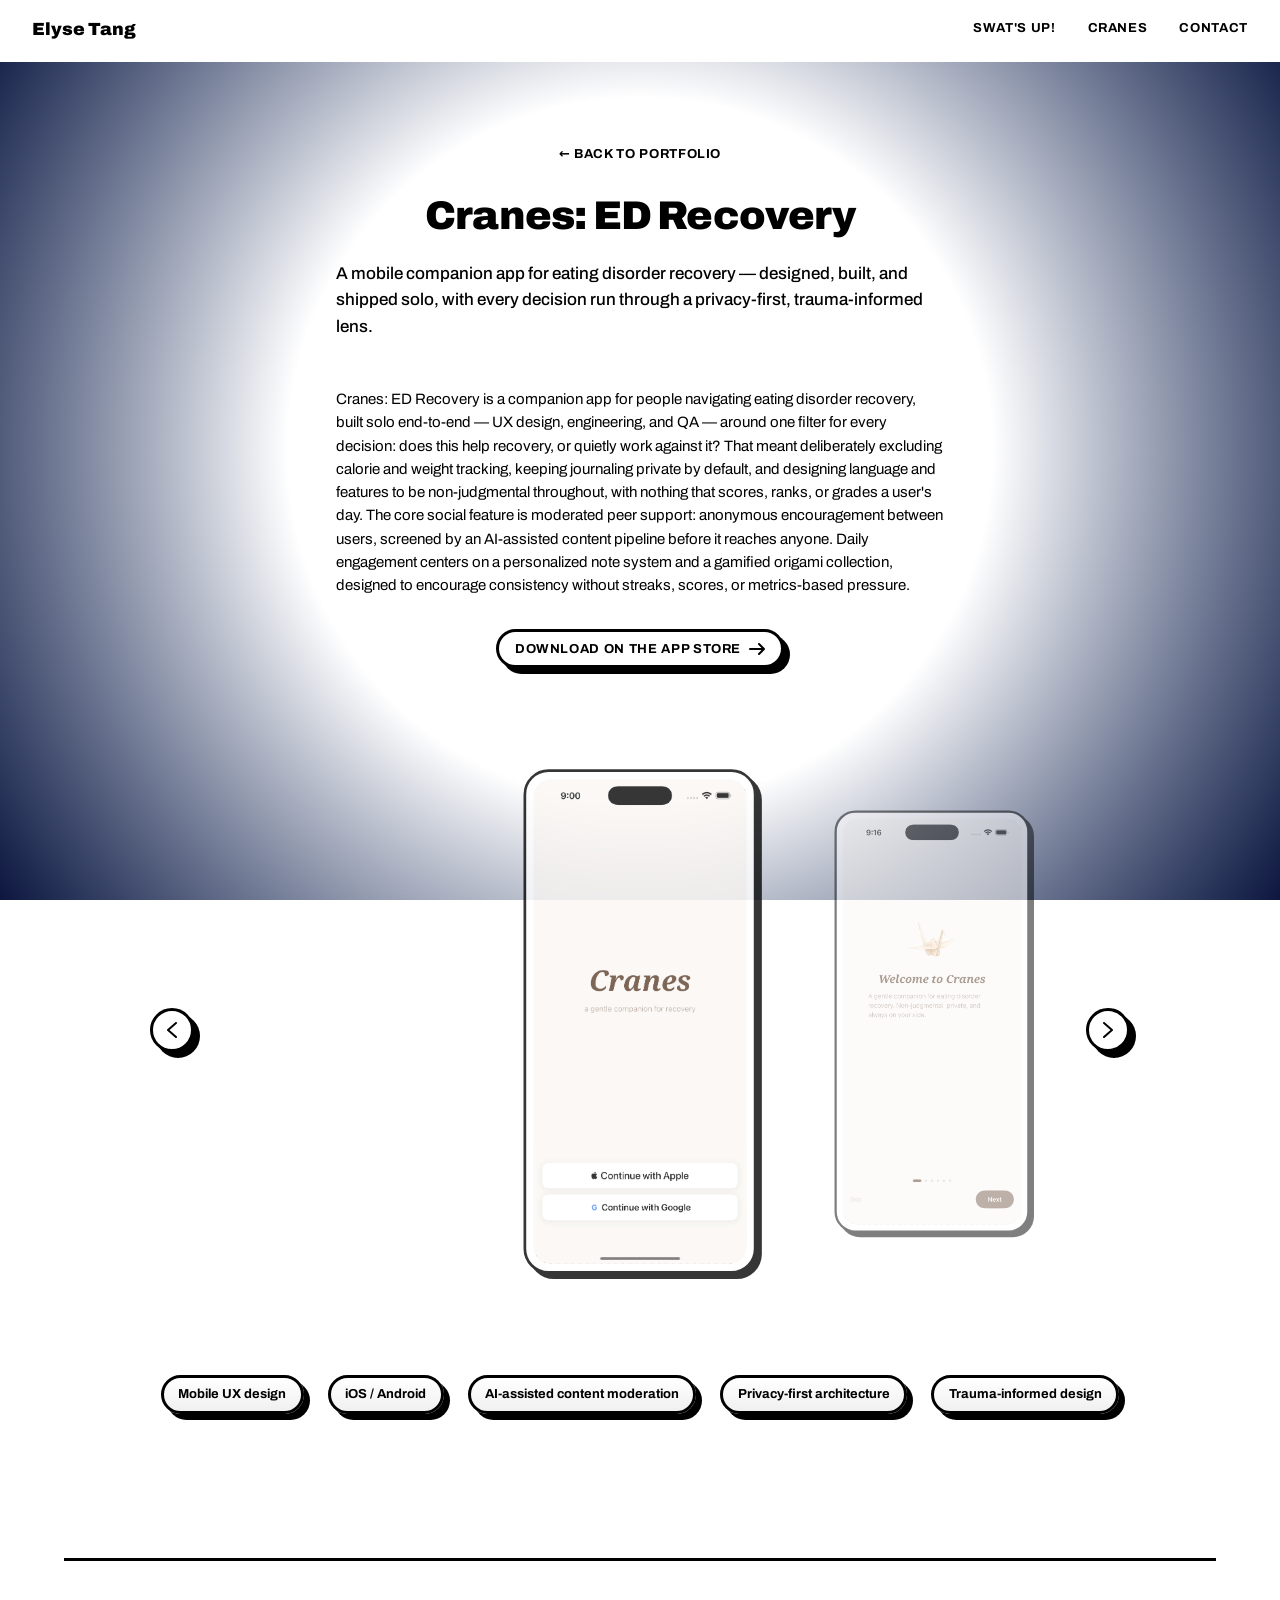
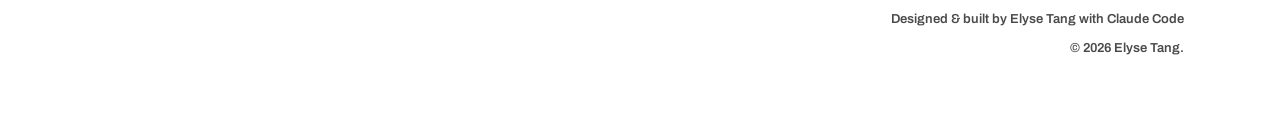
==== cranes.html @ f8d90630 "Initial commit: portfolio site" ====
<!doctype html>
<html lang="en">
<head>
<meta charset="utf-8">
<meta name="viewport" content="width=device-width, initial-scale=1">
<title>Cranes: ED Recovery — Elyse Tang</title>
<meta name="description" content="Case study: Cranes: ED Recovery, a mobile companion app for eating disorder recovery, designed and built solo.">
<link rel="icon" href="favicon.svg" type="image/svg+xml">
<link rel="stylesheet" href="css/styles.css">
</head>
<body>

<header class="site-header" id="site-header">
  <a class="site-header__name" href="index.html">Elyse Tang</a>
  <nav class="nav" aria-label="Section navigation">
    <a class="nav__link" href="swats-up.html">Swat's Up!</a>
    <a class="nav__link" href="cranes.html">Cranes</a>
    <a class="nav__link" href="index.html#contact">Contact</a>
  </nav>
</header>

<main>
  <section class="section section--app" data-reveal>
    <a class="back-link" href="index.html#project-cranes">&larr; Back to portfolio</a>

    <h1 class="section__title">Cranes: ED Recovery</h1>
    <p class="section__sub">
      A mobile companion app for eating disorder recovery — designed,
      built, and shipped solo, with every decision run through a
      privacy-first, trauma-informed lens.
    </p>

    <div class="section__body" data-reveal data-reveal-delay="1">
      <p>
        Cranes: ED Recovery is a companion app for people navigating
        eating disorder recovery, built solo end-to-end — UX design,
        engineering, and QA — around one filter for every decision: does
        this help recovery, or quietly work against it? That meant
        deliberately excluding calorie and weight tracking, keeping
        journaling private by default, and designing language and
        features to be non-judgmental throughout, with nothing that
        scores, ranks, or grades a user's day. The core social feature is
        moderated peer support: anonymous encouragement between users,
        screened by an AI-assisted content pipeline before it reaches
        anyone. Daily engagement centers on a personalized note system
        and a gamified origami collection, designed to encourage
        consistency without streaks, scores, or metrics-based pressure.
      </p>
    </div>

    <a class="status-badge status-badge--link" href="https://apps.apple.com/us/app/cranes-ed-recovery/id6773989798" target="_blank" rel="noopener">
      Download on the App Store
      <svg width="16" height="12" viewBox="0 0 16 12" fill="none" aria-hidden="true">
        <path d="M1 6H15M15 6L10 1M15 6L10 11" stroke="currentColor" stroke-width="2" stroke-linecap="round" stroke-linejoin="round"/>
      </svg>
    </a>

    <div class="phone-carousel" data-reveal data-reveal-delay="2">
      <button class="carousel-btn carousel-btn--prev" type="button" aria-label="Previous screenshot">
        <svg width="10" height="16" viewBox="0 0 10 16" fill="none" aria-hidden="true">
          <path d="M9 1L1 8L9 15" stroke="currentColor" stroke-width="2" stroke-linecap="round" stroke-linejoin="round"/>
        </svg>
      </button>
      <div class="phone-carousel__track">
        <div class="phone-frame"><div class="phone-frame__screen"><img src="assets/media/cranes1.png" alt="Cranes app screen 1" loading="lazy"></div></div>
        <div class="phone-frame"><div class="phone-frame__screen"><img src="assets/media/cranes2.png" alt="Cranes app screen 2" loading="lazy"></div></div>
        <div class="phone-frame"><div class="phone-frame__screen"><img src="assets/media/cranes3.png" alt="Cranes app screen 3" loading="lazy"></div></div>
        <div class="phone-frame"><div class="phone-frame__screen"><img src="assets/media/cranes4.png" alt="Cranes app screen 4" loading="lazy"></div></div>
        <div class="phone-frame"><div class="phone-frame__screen"><img src="assets/media/cranes5.png" alt="Cranes app screen 5" loading="lazy"></div></div>
        <div class="phone-frame"><div class="phone-frame__screen"><img src="assets/media/cranes6.png" alt="Cranes app screen 6" loading="lazy"></div></div>
        <div class="phone-frame"><div class="phone-frame__screen"><img src="assets/media/cranes7.png" alt="Cranes app screen 7" loading="lazy"></div></div>
        <div class="phone-frame"><div class="phone-frame__screen"><img src="assets/media/cranes8.png" alt="Cranes app screen 8" loading="lazy"></div></div>
        <div class="phone-frame"><div class="phone-frame__screen"><img src="assets/media/cranes9.png" alt="Cranes app screen 9" loading="lazy"></div></div>
        <div class="phone-frame"><div class="phone-frame__screen"><img src="assets/media/cranes10.png" alt="Cranes app screen 10" loading="lazy"></div></div>
      </div>
      <button class="carousel-btn carousel-btn--next" type="button" aria-label="Next screenshot">
        <svg width="10" height="16" viewBox="0 0 10 16" fill="none" aria-hidden="true">
          <path d="M1 1L9 8L1 15" stroke="currentColor" stroke-width="2" stroke-linecap="round" stroke-linejoin="round"/>
        </svg>
      </button>
    </div>

    <ul class="chip-list" data-reveal data-reveal-delay="3">
      <li class="chip">Mobile UX design</li>
      <li class="chip">iOS / Android</li>
      <li class="chip">AI-assisted content moderation</li>
      <li class="chip">Privacy-first architecture</li>
      <li class="chip">Trauma-informed design</li>
    </ul>
  </section>
</main>

<footer class="site-footer">
  <p>Designed &amp; built by Elyse Tang with Claude Code</p>
  <p>&copy; 2026 Elyse Tang.</p>
</footer>

<script src="js/main.js" defer></script>
</body>
</html>
---- css/styles.css ----
/* ---------- Reset ---------- */
*, *::before, *::after { box-sizing: border-box; }
* { margin: 0; padding: 0; }
html { -webkit-text-size-adjust: 100%; scroll-behavior: smooth; }
body { -webkit-font-smoothing: antialiased; text-rendering: optimizeLegibility; }
img, svg { display: block; max-width: 100%; }
a { color: inherit; text-decoration: none; }
ul { list-style: none; }
button { font: inherit; border: none; background: none; cursor: pointer; }

/* ---------- Font ---------- */
@font-face {
  font-family: 'Archivo';
  src: url('../fonts/Archivo-Variable.woff2') format('woff2');
  font-weight: 100 900;
  font-style: normal;
  font-display: swap;
}

/* ---------- Design tokens ---------- */
:root {
  --color-bg:      #FFFFFF;
  --color-surface: #F2F2F2;
  --color-ink:     #000000;
  --color-ink-70:  #4A4A4A;

  --font-display: 'Archivo', system-ui, -apple-system, 'Segoe UI', sans-serif;
  --font-body:    'Archivo', system-ui, -apple-system, 'Segoe UI', sans-serif;

  --fs-display: clamp(2.25rem, 4.5vw + 0.75rem, 4.5rem);
  --fs-h2:      clamp(1.75rem, 2.25vw + 1rem, 2.5rem);
  --fs-h3:      clamp(1.125rem, 1vw + 0.75rem, 1.375rem);
  --fs-body-lg: 1.0625rem;
  --fs-body:    0.9375rem;
  --fs-small:   0.8125rem;
  --fs-eyebrow: 0.75rem;

  --space-1: 0.5rem;
  --space-2: 1rem;
  --space-3: 1.5rem;
  --space-4: 2rem;
  --space-5: 3rem;
  --space-6: 4rem;
  --space-7: 6rem;
  --space-8: 9rem;

  --content-max: 72rem;
  --measure: 38rem;

  --border-w: 3px;
  --shadow-offset: 6px;

  --edge-color: #0A0A12;
  --white-radius: 45%;
}

html {
  background: radial-gradient(circle at center in oklch,
    #FFFFFF 0%,
    #FFFFFF var(--white-radius),
    var(--edge-color) 100%);
  background-attachment: fixed;
}
body {
  color: var(--color-ink);
  font-family: var(--font-body);
  font-weight: 400;
  line-height: 1.55;
}

/* ---------- Typography ---------- */
h1, h2, .hero__title, .section__title {
  font-family: var(--font-display);
  font-weight: 900;
  letter-spacing: -0.02em;
  line-height: 1.02;
}

.hero__title { font-size: var(--fs-display); }
.section__title { font-size: var(--fs-h2); margin-top: var(--space-1); }

.section__eyebrow, .hero__eyebrow {
  font-weight: 700;
  text-transform: uppercase;
  letter-spacing: 0.08em;
  font-size: var(--fs-eyebrow);
}

.section__sub {
  font-family: var(--font-display);
  font-weight: 500;
  font-size: var(--fs-body-lg);
  max-width: var(--measure);
  margin-top: var(--space-3);
  margin-inline: 0;
  text-align: left;
}

.status-badge {
  display: inline-block;
  margin-top: var(--space-4);
  padding: 0.4rem 1rem;
  border: var(--border-w) solid var(--color-ink);
  border-radius: 999px;
  font-weight: 700;
  font-size: var(--fs-small);
  text-transform: uppercase;
  letter-spacing: 0.05em;
  background: var(--color-bg);
  box-shadow: var(--shadow-offset) var(--shadow-offset) 0 var(--color-ink);
}
.status-badge--link {
  display: inline-flex;
  align-items: center;
  gap: var(--space-1);
  transition: transform 0.15s ease, box-shadow 0.15s ease;
}
.status-badge--link:hover, .status-badge--link:focus-visible {
  transform: translate(-2px, -2px);
  box-shadow: calc(var(--shadow-offset) + 2px) calc(var(--shadow-offset) + 2px) 0 var(--color-ink);
}

.section--game, .section--app { text-align: left; }
.section--game .chip-list, .section--app .chip-list { justify-content: flex-start; }
.section--app .phone-row { justify-content: flex-start; }

.project-grid {
  display: grid;
  grid-template-columns: minmax(495px, 0.9fr) minmax(260px, 1.1fr);
  gap: var(--space-6);
  align-items: center;
  width: 100%;
  text-align: left;
}
.project-content { width: 100%; }
.project-grid .phone-row,
.project-grid .media-frame--video {
  margin-top: 0;
}
.project-grid .phone-row {
  flex-wrap: nowrap;
  gap: var(--space-2);
}
.project-grid .phone-frame {
  width: 150px;
  border-radius: 25px;
  padding: 8px;
  flex-shrink: 0;
}
.project-grid .phone-frame__screen { border-radius: 17px; }
.project-grid .phone-frame__caption { font-size: 0.7188rem; }

@media (max-width: 800px) {
  .project-grid { grid-template-columns: 1fr; }
}

.section__body { margin-top: var(--space-5); }
.section__body p {
  max-width: var(--measure);
  font-size: var(--fs-body);
  margin-top: var(--space-3);
  margin-inline: 0;
  text-align: left;
}
.section__body p:first-child { margin-top: 0; }

/* ---------- Layout shell ---------- */
main { overflow-x: hidden; overflow-y: visible; }

html:has(body.snap-page) { scroll-snap-type: y mandatory; }

.site-header, .hero, .section, .site-footer {
  max-width: var(--content-max);
  margin-inline: auto;
}

.site-header {
  position: fixed;
  top: 0; left: 0; right: 0;
  max-width: none;
  display: flex;
  align-items: center;
  justify-content: space-between;
  padding: var(--space-2) var(--space-4);
  border-bottom: var(--border-w) solid transparent;
  background: #FFFFFF;
  z-index: 100;
  transition: border-color 0.2s ease;
}
.site-header.is-scrolled {
  border-bottom-color: var(--color-ink);
}
.site-header__name {
  font-family: var(--font-display);
  font-weight: 900;
  font-size: 1.1rem;
}
.nav { display: flex; gap: var(--space-4); }
.nav__link {
  font-weight: 700;
  font-size: var(--fs-small);
  text-transform: uppercase;
  letter-spacing: 0.05em;
  padding-bottom: 2px;
  border-bottom: 2px solid transparent;
}
.nav__link.is-active,
.nav__link:hover { border-bottom-color: var(--color-ink); }

/* ---------- Hero ---------- */
.hero {
  min-height: 100vh;
  display: flex;
  flex-direction: column;
  align-items: center;
  justify-content: center;
  padding: var(--space-8) var(--space-4);
  position: relative;
  text-align: center;
  scroll-snap-align: start;
  scroll-snap-stop: always;
}
.hero__lede {
  font-size: var(--fs-body-lg);
  max-width: var(--measure);
  margin-top: var(--space-4);
  margin-inline: auto;
  text-align: center;
  color: var(--color-ink-70);
}
.hero__tags {
  display: flex;
  flex-wrap: wrap;
  justify-content: center;
  gap: var(--space-2);
  margin-top: var(--space-4);
}
/* ---------- Sections ---------- */
.section {
  min-height: 100vh;
  padding: var(--space-8) var(--space-4);
  text-align: center;
  display: flex;
  flex-direction: column;
  align-items: center;
  scroll-snap-align: start;
  scroll-snap-stop: always;
}
body.snap-page .section { justify-content: center; }
@media (max-width: 640px) {
  .section, .hero { padding: var(--space-6) var(--space-3); }
}

/* ---------- Comic-panel component language ---------- */
.chip, .media-frame, .phone-frame, .contact__item a, .carousel-btn {
  border: var(--border-w) solid var(--color-ink);
  box-shadow: var(--shadow-offset) var(--shadow-offset) 0 var(--color-ink);
  background: var(--color-bg);
}

.chip-list, .hero__tags {
  display: flex;
  flex-wrap: wrap;
  justify-content: center;
  gap: var(--space-3);
}
.chip-list { margin-top: var(--space-5); }

.chip {
  display: inline-block;
  padding: 0.4rem 0.9rem;
  border-radius: 999px;
  font-size: var(--fs-small);
  font-weight: 700;
  background: linear-gradient(180deg, #FFFFFF 0%, #F0F0F0 100%);
}

/* Halftone dot texture over a soft gradient */
.media-frame__placeholder {
  background-image:
    radial-gradient(var(--color-ink) 1.5px, transparent 1.5px),
    linear-gradient(135deg, #FFFFFF 0%, var(--color-surface) 100%);
  background-size: 10px 10px, 100% 100%;
}

/* Rotated stamp badge */
.media-frame__stamp {
  position: absolute;
  top: 1.25rem;
  right: 1.25rem;
  transform: rotate(-8deg);
  border: var(--border-w) solid var(--color-ink);
  background: var(--color-bg);
  padding: 0.25rem 0.75rem;
  font-weight: 900;
  text-transform: uppercase;
  font-size: var(--fs-small);
}

/* Video-frame */
.media-frame--video {
  aspect-ratio: 16 / 9;
  width: 100%;
  max-width: var(--content-max);
  display: block;
  position: relative;
  overflow: hidden;
  margin-top: var(--space-6);
}
.media-frame--thumb { max-width: var(--measure); }
.media-frame--video video,
.media-frame--video iframe,
.media-frame--video img {
  width: 100%;
  height: 100%;
  display: block;
  border: 0;
  object-fit: cover;
}
.media-frame__placeholder {
  width: 100%;
  height: 100%;
  display: flex;
  flex-direction: column;
  align-items: center;
  justify-content: center;
  position: relative;
}
.media-frame__icon {
  width: 3.5rem;
  height: 3.5rem;
  border: var(--border-w) solid var(--color-ink);
  border-radius: 50%;
  display: flex;
  align-items: center;
  justify-content: center;
  margin-bottom: var(--space-2);
  background: var(--color-bg);
}
.media-frame__icon svg { margin-left: 3px; }
.media-frame__caption {
  color: var(--color-ink-70);
  font-size: var(--fs-small);
  font-weight: 700;
  text-transform: uppercase;
  letter-spacing: 0.05em;
}

.thumb-link { transition: transform 0.15s ease, box-shadow 0.15s ease; }
.thumb-link:hover, .thumb-link:focus-visible {
  transform: translate(-2px, -2px);
  box-shadow: calc(var(--shadow-offset) + 2px) calc(var(--shadow-offset) + 2px) 0 var(--color-ink);
}

.project-link {
  display: inline-flex;
  align-items: center;
  gap: var(--space-1);
  margin-top: var(--space-4);
  font-weight: 700;
  font-size: var(--fs-body);
  text-transform: uppercase;
  letter-spacing: 0.05em;
}
.project-link svg { transition: transform 0.15s ease; }
.project-link:hover svg { transform: translateX(4px); }

.back-link {
  display: inline-block;
  font-size: var(--fs-small);
  font-weight: 700;
  text-transform: uppercase;
  letter-spacing: 0.05em;
  margin-bottom: var(--space-3);
}
.back-link:hover { text-decoration: underline; }

/* Phone mockups */
.phone-row {
  display: flex;
  gap: var(--space-4);
  flex-wrap: wrap;
  justify-content: center;
  margin-top: var(--space-6);
}
.phone-frame {
  width: 260px;
  aspect-ratio: 9 / 19.5;
  border-radius: 28px;
  padding: 8px;
  flex-shrink: 0;
  transition: transform 0.15s ease, box-shadow 0.15s ease;
}
a.phone-row:hover .phone-frame,
a.phone-row:focus-visible .phone-frame {
  transform: translate(-2px, -2px);
  box-shadow: calc(var(--shadow-offset) + 2px) calc(var(--shadow-offset) + 2px) 0 var(--color-ink);
}

/* Screenshot carousel */
.phone-carousel {
  display: flex;
  align-items: center;
  justify-content: center;
  gap: var(--space-3);
  margin-top: var(--space-6);
  width: 100%;
}
.phone-carousel__track {
  display: flex;
  gap: var(--space-4);
  max-width: calc(260px * 3 + var(--space-4) * 2);
  overflow-x: auto;
  scroll-snap-type: x mandatory;
  scroll-behavior: smooth;
  padding: var(--space-1) var(--space-1) var(--space-3);
  scrollbar-width: thin;
  scrollbar-color: var(--color-ink) transparent;
}
.phone-carousel__track .phone-frame {
  scroll-snap-align: center;
  transform-origin: center;
  transition: transform 0.15s ease, opacity 0.15s ease;
}
.phone-carousel__track::before,
.phone-carousel__track::after {
  content: "";
  flex-shrink: 0;
  width: calc(50% - 130px - var(--space-4) / 2);
}
.phone-carousel__track::-webkit-scrollbar { height: 6px; }
.phone-carousel__track::-webkit-scrollbar-thumb { background: var(--color-ink); border-radius: 4px; }
.phone-carousel__track::-webkit-scrollbar-track { background: transparent; }

.carousel-btn {
  flex-shrink: 0;
  width: 2.75rem;
  height: 2.75rem;
  border-radius: 50%;
  display: flex;
  align-items: center;
  justify-content: center;
  transition: transform 0.15s ease, box-shadow 0.15s ease;
}
.carousel-btn:hover, .carousel-btn:focus-visible {
  transform: translate(-2px, -2px);
  box-shadow: calc(var(--shadow-offset) + 2px) calc(var(--shadow-offset) + 2px) 0 var(--color-ink);
}

@media (max-width: 640px) {
  .carousel-btn { display: none; }
}
.phone-frame__screen {
  width: 100%;
  height: 100%;
  border-radius: 20px;
  overflow: hidden;
  position: relative;
  background-image:
    radial-gradient(var(--color-ink-70) 1px, transparent 1px),
    linear-gradient(160deg, #FFFFFF 0%, var(--color-surface) 100%);
  background-size: 8px 8px, 100% 100%;
  display: flex;
  align-items: flex-end;
  justify-content: center;
  padding-bottom: var(--space-3);
  text-align: center;
}
.phone-frame__screen img {
  position: absolute;
  inset: 0;
  width: 100%;
  height: 100%;
  object-fit: cover;
}
.phone-frame__caption {
  color: var(--color-ink-70);
  font-size: var(--fs-small);
  font-weight: 700;
  text-transform: uppercase;
  letter-spacing: 0.05em;
  line-height: 1.4;
}

/* ---------- Contact ---------- */
.section--contact .section__body {
  max-width: var(--measure);
  font-size: var(--fs-body-lg);
  margin-top: var(--space-3);
  margin-inline: auto;
  color: var(--color-ink-70);
  text-align: center;
}
.contact__list {
  display: flex;
  flex-direction: column;
  gap: var(--space-3);
  margin-top: var(--space-6);
  max-width: 26rem;
}
.contact__item a {
  display: flex;
  align-items: center;
  gap: var(--space-2);
  padding: var(--space-3) var(--space-3);
  border-radius: 12px;
  font-weight: 700;
  font-size: var(--fs-body);
  transition: transform 0.15s ease, box-shadow 0.15s ease;
}
.contact__item a:hover,
.contact__item a:focus-visible {
  transform: translate(-2px, -2px);
  box-shadow: calc(var(--shadow-offset) + 2px) calc(var(--shadow-offset) + 2px) 0 var(--color-ink);
}

/* ---------- Footer ---------- */
.site-footer {
  padding: var(--space-5) var(--space-4) var(--space-6);
  border-top: var(--border-w) solid var(--color-ink);
  font-size: var(--fs-small);
  color: var(--color-ink-70);
  font-weight: 600;
  text-align: right;
}
.site-footer p + p { margin-top: var(--space-1); }

/* ---------- Scroll reveal ---------- */
[data-reveal] {
  opacity: 0;
  transform: translateY(24px) scale(0.92);
  transition: opacity 0.7s ease, transform 0.7s cubic-bezier(0.16, 1, 0.3, 1);
  transition-delay: calc(var(--reveal-delay, 0) * 100ms);
  will-change: transform, opacity;
}
[data-reveal].is-visible { opacity: 1; transform: translateY(0) scale(1); }
[data-reveal-delay="1"] { --reveal-delay: 1; }
[data-reveal-delay="2"] { --reveal-delay: 2; }
[data-reveal-delay="3"] { --reveal-delay: 3; }

@media (prefers-reduced-motion: reduce) {
  html { scroll-behavior: auto; }
  html:has(body.snap-page) { scroll-snap-type: none; }
  [data-reveal] { transition: none !important; opacity: 1; transform: none; }
}
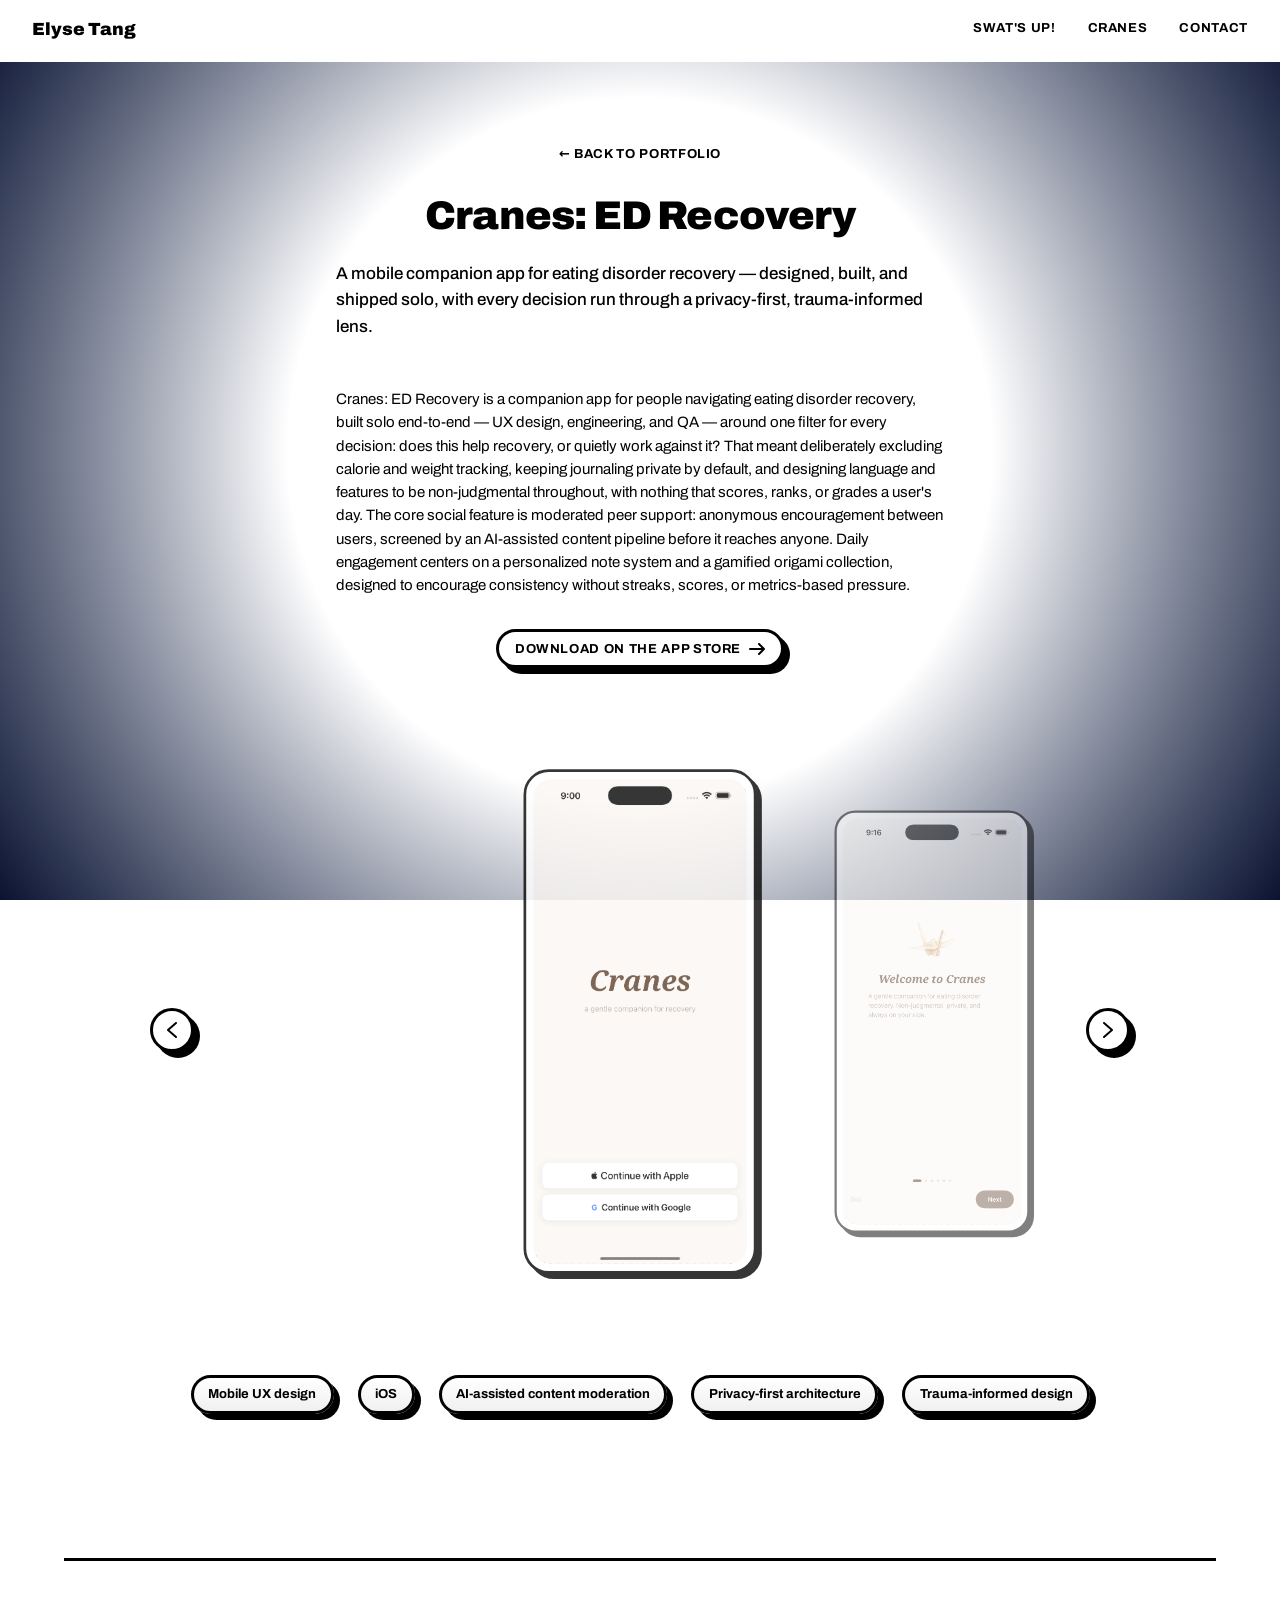
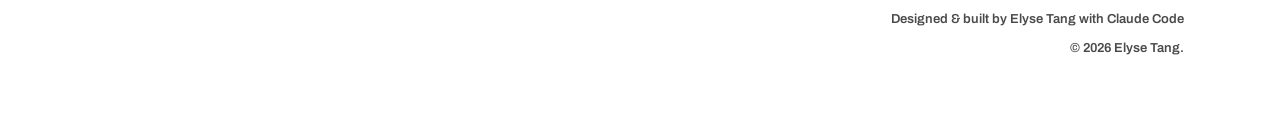
==== commit 27b6f3b3: "Update cranes.html" ====
--- a/cranes.html
+++ b/cranes.html
@@ -82,7 +82,7 @@
 
     <ul class="chip-list" data-reveal data-reveal-delay="3">
       <li class="chip">Mobile UX design</li>
-      <li class="chip">iOS / Android</li>
+      <li class="chip">iOS</li>
       <li class="chip">AI-assisted content moderation</li>
       <li class="chip">Privacy-first architecture</li>
       <li class="chip">Trauma-informed design</li>
--- a/css/styles.css
+++ b/css/styles.css
@@ -496,7 +496,8 @@
   flex-direction: column;
   gap: var(--space-3);
   margin-top: var(--space-6);
-  max-width: 26rem;
+  width: 100%;
+  max-width: 16.8rem;
 }
 .contact__item a {
   display: flex;
